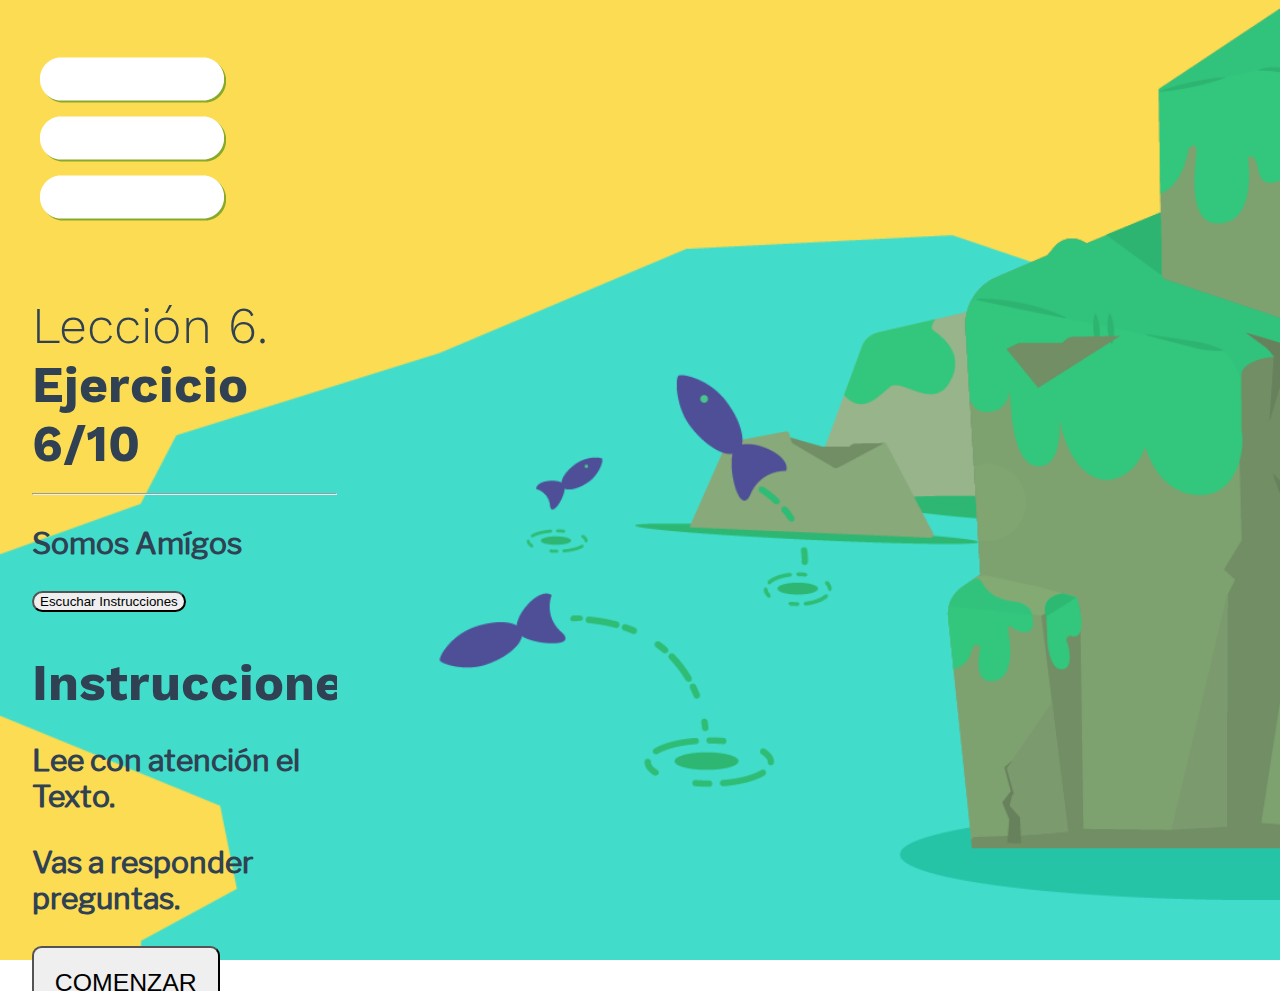
==== ejercicio_6.html @ ea7853fd "Add files via upload" ====
<!doctype html>
<html lang="en">
  <head>
    <!-- Required meta tags -->
    <meta charset="utf-8">
    <meta name="viewport" content="width=device-width, initial-scale=1, shrink-to-fit=no">

    <!-- Bootstrap CSS -->
    <link rel="stylesheet" href="https://stackpath.bootstrapcdn.com/bootstrap/4.1.1/css/bootstrap.min.css" integrity="sha384-WskhaSGFgHYWDcbwN70/dfYBj47jz9qbsMId/iRN3ewGhXQFZCSftd1LZCfmhktB" crossorigin="anonymous">
    <!-- Estilos Lectura Inteligente -->
    <link rel="stylesheet" href="https://use.fontawesome.com/releases/v5.1.0/css/all.css" integrity="sha384-lKuwvrZot6UHsBSfcMvOkWwlCMgc0TaWr+30HWe3a4ltaBwTZhyTEggF5tJv8tbt" crossorigin="anonymous">
    <link rel="stylesheet" href="css/animate.css">
    <link rel="stylesheet" href="css/estilos.css">
    <title>Lectura Inteligente</title>
  </head>
  <body style="background-image:url('img/fnd_playa.png')">
    <div class="ui-wrapper">
        <div class="imagen_fondo_ejercicio" style="background-image:url('img/fondo-rocas.png')"></div>
        <div class="menu">
          <div class="row">
            <div class="col">
              <div class="menu_boton">
                <a href="#"><img src="img/menu.png" class="img-fluid" alt=""></a>

              </div>
            </div>
            <div class="col-9">
              <div class="icono_usuario">
                <a href="#"><img src="img/user.png" class="img-fluid" alt=""></a>
              </div>
              <div class="datos_usuario">
                  <p class="nombre_usuario">Juan José Hernández</p>
                  <p class="grupo_usuario">Nombre de Grupo</p>
              </div>
            </div>
          </div>
        </div>
        <div class="contenido">
          <div class="row full_height">
            <div class="col-12">
              <h1 class="titulo_leccion"> <small> Lección 6.</small> Ejercicio <span class="ejercicios_completados">6</span>/<span class="ejercicios_totales">10</span></h1>
              <hr>
              <p class="texto_ejercicios_completados">Somos Amígos</p>
              <button type="button" class="btn btn-rounded btn-outline-light btn-lg"> <span class="fa fa-volume-up"></span> Escuchar Instrucciones</button>
              <h2 class="titulo_leccion"> Instrucciones</h2>
              <p class="texto_ejercicios_completados">Lee con atención el Texto.</p>
              <p class="texto_ejercicios_completados">Vas a responder preguntas.</p>
              <button type="button" class="btn btn-info btn-xl"> COMENZAR <span class="fa fa-play"></span> </button>
            </div>
          </div>
        </div>
    </div>

    <!-- Optional JavaScript -->
    <!-- jQuery first, then Popper.js, then Bootstrap JS -->
    <script src="https://code.jquery.com/jquery-3.3.1.slim.min.js" integrity="sha384-q8i/X+965DzO0rT7abK41JStQIAqVgRVzpbzo5smXKp4YfRvH+8abtTE1Pi6jizo" crossorigin="anonymous"></script>
    <script src="https://cdnjs.cloudflare.com/ajax/libs/popper.js/1.14.3/umd/popper.min.js" integrity="sha384-ZMP7rVo3mIykV+2+9J3UJ46jBk0WLaUAdn689aCwoqbBJiSnjAK/l8WvCWPIPm49" crossorigin="anonymous"></script>
    <script src="https://stackpath.bootstrapcdn.com/bootstrap/4.1.1/js/bootstrap.min.js" integrity="sha384-smHYKdLADwkXOn1EmN1qk/HfnUcbVRZyYmZ4qpPea6sjB/pTJ0euyQp0Mk8ck+5T" crossorigin="anonymous"></script>
  </body>
</html>
---- css/estilos.css ----
html,body{
  height: 100%;
}
body{
width: 100%;
height: 100%;
background-image:url('../img/fnd_pasto.png');
background-position: top center;
background-repeat: no-repeat;
background-size:cover;
margin: 0;
padding: 0;
overflow: hidden;
}
.bg-repeat{
  background-repeat: repeat;
}

/* Tipografias */
@font-face {
    font-family: work_sans_black;
    src: url(../fonts/Work_Sans/WorkSans-Black.ttf);
}
@font-face {
    font-family: work_sans_bold;
    src: url(../fonts/Work_Sans/WorkSans-Bold.ttf);
}
@font-face {
    font-family: work_sans_extra_bold;
    src: url(../fonts/Work_Sans/WorkSans-ExtraBold.ttf);
}
@font-face {
    font-family: work_sans_extra_light;
    src: url(../fonts/Work_Sans/WorkSans-ExtraLight.ttf);
}
@font-face {
    font-family: work_sans_light;
    src: url(../fonts/Work_Sans/WorkSans-Light.ttf);
}
@font-face {
    font-family: work_sans_medium;
    src: url(../fonts/Work_Sans/WorkSans-Medium.ttf);
}
@font-face {
    font-family: work_sans_regular;
    src: url(../fonts/Work_Sans/WorkSans-Regular.ttf);
}
@font-face {
    font-family: work_sans_semi_bold;
    src: url(../fonts/Work_Sans/WorkSans-SemiBold.ttf);
}
@font-face {
    font-family: work_sans_thin;
    src: url(../fonts/Work_Sans/WorkSans-Thin.ttf);
}

/* Tipografías cuerpo*/
@font-face {
    font-family: libre_flanklin_black;
    src: url(../fonts/Libre_Franklin/LibreFranklin-Black.ttf);
}
@font-face {
    font-family: libre_flanklin_black_italic;
    src: url(../fonts/Libre_Franklin/LibreFranklin-BlackItalic.ttf);
}
@font-face {
    font-family: libre_flanklin_bold;
    src: url(../fonts/Libre_Franklin/LibreFranklin-Bold.ttf);
}
@font-face {
    font-family: libre_flanklin_bold_italic;
    src: url(../fonts/Libre_Franklin/LibreFranklin-BoldItalic.ttf);
}
@font-face {
    font-family: libre_flanklin_extra_bold;
    src: url(../fonts/Libre_Franklin/LibreFranklin-ExtraBold.ttf);
}
@font-face {
    font-family: libre_flanklin_extra_bold_italic;
    src: url(../fonts/Libre_Franklin/LibreFranklin-ExtraBoldItalic.ttf);
}
@font-face {
    font-family: libre_flanklin_extra_light;
    src: url(../fonts/Libre_Franklin/LibreFranklin-ExtraLight.ttf);
}
@font-face {
    font-family: libre_flanklin_italic;
    src: url(../fonts/Libre_Franklin/LibreFranklin-Italic.ttf);
}
@font-face {
    font-family: libre_flanklin_light;
    src: url(../fonts/Libre_Franklin/LibreFranklin-light.ttf);
}
@font-face {
    font-family: libre_flanklin_light_italic;
    src: url(../fonts/Libre_Franklin/LibreFranklin-LightItalic.ttf);
}
@font-face {
    font-family: libre_flanklin_medium;
    src: url(../fonts/Libre_Franklin/LibreFranklin-Medium.ttf);
}
@font-face {
    font-family: libre_flanklin_medium_italic;
    src: url(../fonts/Libre_Franklin/LibreFranklin-MediumItalic.ttf);
}
@font-face {
    font-family: libre_flanklin_regular;
    src: url(../fonts/Libre_Franklin/LibreFranklin-Regular.ttf);
}
@font-face {
    font-family: libre_flanklin_semi_bold;
    src: url(../fonts/Libre_Franklin/LibreFranklin-SemiBold.ttf);
}
@font-face {
    font-family: libre_flanklin_semi_bold_italic;
    src: url(../fonts/Libre_Franklin/LibreFranklin-SemiBoldItalic.ttf);
}
@font-face {
    font-family: libre_flanklin_semi_bold_italic;
    src: url(../fonts/Libre_Franklin/LibreFranklin-SemiBoldItalic.ttf);
}
@font-face {
    font-family: libre_flanklin_semi_bold_italic;
    src: url(../fonts/Libre_Franklin/LibreFranklin-SemiBoldItalic.ttf);
}
@font-face {
    font-family: libre_flanklin_thin;
    src: url(../fonts/Libre_Franklin/LibreFranklin-Thin.ttf);
}
@font-face {
    font-family: libre_flanklin_thin_italic;
    src: url(../fonts/Libre_Franklin/LibreFranklin-ThinItalic.ttf);
}

h1, h2, h3, h4, h5, h6{
  font-family: 'work_sans_bold'
}
p{
  font-family: 'libre_flanklin_regular'
}

/* width */
::-webkit-scrollbar {
    width: 3px;
}

/*  ------- Estilos de Bootstrap --------*/
.btn-rounded {
  border-radius: 500px;
}
.btn-group-xl>.btn, .btn-xl{
  padding:.8rem 1.3rem;
  font-size:1.55rem;
  line-height: 1.8;
  border-radius: .6rem;
}
/* ------------- Estilos de Generales -----------------*/

.ui-wrapper{
  width: 95%;
  height: 90%;
  margin: 3% auto;

}
.menu{
  width: 100%;
  margin-bottom: 20px;
}
.menu_boton{
  width: 100%;
  max-width: 50px;
}
.datos_usuario{
  width: 70%;
  float: right;
  text-align: right;
  padding: 15px 5px;
  line-height: 0.2em;
  font-size: 14px;
}
.icono_usuario{
  width: 10%;
  max-width: 50px;
  min-width: 50px;
  float: right;
}
.nombre_usuario{
  color: #fff;
  font-weight: bold;
}
.grupo_usuario{
  color: #fff;
  font-size: 1em;
}
.contenido{
  height: 90%;
  overflow: hidden;
}
.img_decoracion{
  position: absolute;
  bottom: 0;
  width: 50%;
  left: 10%;
}

/* ---------- Estilos de ayuda --------------------*/
.full_height{
  height: 100%;
}

/* ------------- Estilos de lección -----------------*/
.titulo_leccion{
  color:#2f4152;
  font-size: 50px;
  font-weight: 700;
  margin-bottom: 20px;
}
.titulo_leccion small{
  font-family: 'work_sans_light';
  font-size: 50px;
  font-weight: 100;
}

.titulo_lectura{
  color:#2f4152;
  font-size: 24px;
  font-weight: 700;
  margin-bottom: 20px;
}
.titulo_lectura small{
  font-family: 'work_sans_light';
  font-size: 24px;
  font-weight: 100;
}
.texto_ejercicios_completados{
  color:#2f4152;
  font-size: 30px;
  font-weight: 700;
}
.texto_animales_restatados{
  color:#2f4152;
  font-size: 80px;
  font-weight: 700;
  text-shadow: -3px 0 #97bb6e, 0 3px #97bb6e, 3px 0 #97bb6e, 0 -3px #97bb6e;
}
.contenedor_ejercicios{
  width: 100%;
  height: 90%;
  padding: 10px;
  background: linear-gradient(#FFEEB5, #FFEE74);
  border: solid 10px #FFF;
  border-radius: 15px;
  -moz-box-shadow:    inset 0 0 10px #000000, 3px 3px 5px rgba(0,0,0,0.5);
   -webkit-box-shadow: inset 0 0 10px #000000, 3px 3px 5px rgba(0,0,0,0.5);
   box-shadow:         inset 0 0 2px #000000, 3px 3px 5px rgba(0,0,0,0.5);
}
.contenedor_ejercicios h3{
  color:#2f4152;
  font-size: 21px;
  font-weight: 700;
}
.scroll_ejercicios{
  height: 90%;
  overflow-y: scroll;
  overflow-x: hidden;
}
.ejercicio{
  width: 99%;
  height: 25%;
  padding: 10px;
  background: linear-gradient(#E6C58F, #DAAE6E);
  border: solid 3px #FDF4D5;
  border-radius: 15px;
  -moz-box-shadow:    inset 0 0 10px #000000, 3px 3px 5px rgba(0,0,0,0.5);
   -webkit-box-shadow: inset 0 0 10px #000000, 3px 3px 5px rgba(0,0,0,0.5);
   box-shadow:         inset 0 0 2px #000000, 3px 3px 5px rgba(0,0,0,0.5);
   margin-bottom: 20px;
}
.ejercicio h4{
  color:#2f4152;
  font-size: 18px;
  font-weight: 700;
  margin-bottom:0;
}

/*------------- Estilos Ejercicios --------------*/
.imagen_fondo_ejercicio{
  position: absolute;
  top: 0;
  bottom: 0;
  left: 0;
  right: 0;
  background-image: url('../img/fondo-piramide.png');
  background-position:right;
  background-size: contain;
  background-repeat: no-repeat;
}

.contenedor_lectura{
  width: 95%;
  margin: 0 auto;
  background-color: #FFF;
  padding: 10px;
  overflow-y: scroll;
  border-radius: 15px;
}
.lectura{
  padding: 20px;
  padding-bottom: 150px;
}
.lectura h3{
  font-size: 40px;
  color: #4F4F4F;
  font-family: 'libre_flanklin_semi_bold';
}
.lectura p{
  font-size: 24px;
  color: #778B98;
}
.imagen_sobrepuesta{
  width: 100%;
  height: 100px;
  position: absolute;
  bottom: 0;
  left: 0;
  background-image: url("../img/pleca_agua.png");
  background-position: bottom;
  background-size: cover;
  background-repeat: no-repeat;
}
#contenedor_cuenta_atras{
  width: 100px;
  height: 100px;
  padding: 10px;
  position: absolute;
  bottom: 0;
  right: 0;
}
.respuesta{
  margin-bottom: 20px;
}
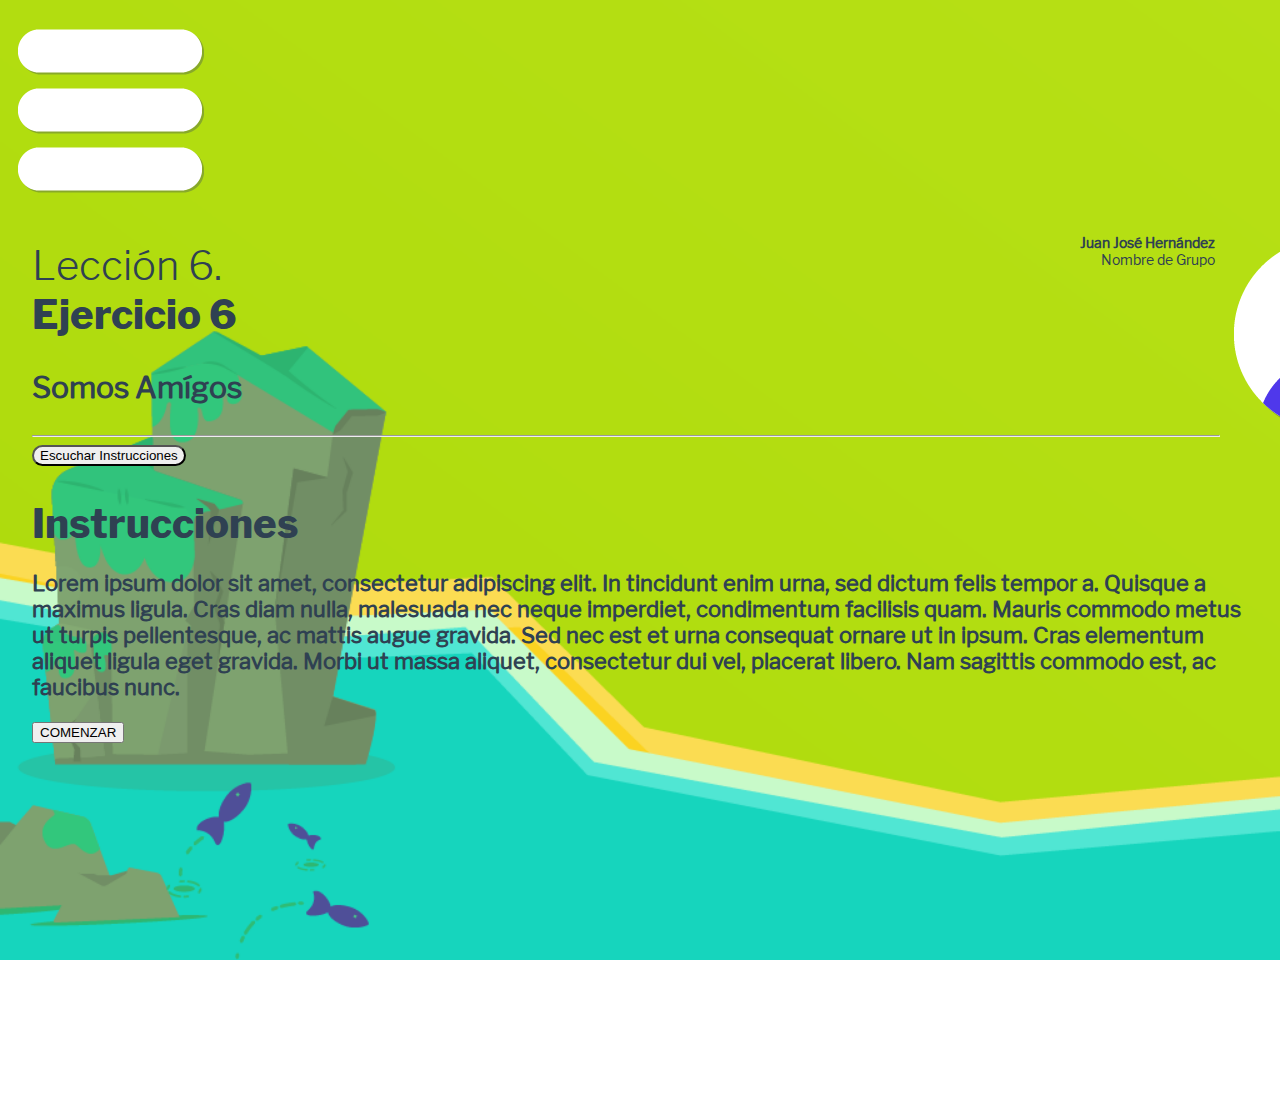
==== commit cc19ad79: "Cambios en Lectura, Preguntas e Instrucciones" ====
--- a/ejercicio_6.html
+++ b/ejercicio_6.html
@@ -14,39 +14,53 @@
     <title>Lectura Inteligente</title>
   </head>
   <body style="background-image:url('img/fnd_playa.png')">
+  <div class="menu">
+    <div class="row">
+      <div class="col">
+        <div class="menu_boton">
+          <a href="#"><img src="img/menu.png" class="img-fluid" alt=""></a>
+
+        </div>
+      </div>
+      <div class="col-9">
+        <div class="icono_usuario">
+          <a href="#"><img src="img/user.png" class="img-fluid" alt=""></a>
+        </div>
+        <div class="datos_usuario">
+            <p class="nombre_usuario">Juan José Hernández</p>
+            <p class="grupo_usuario">Nombre de Grupo</p>
+        </div>
+      </div>
+    </div>
+  </div>
     <div class="ui-wrapper">
-        <div class="imagen_fondo_ejercicio" style="background-image:url('img/fondo-rocas.png')"></div>
-        <div class="menu">
+        <div class="imagen_fondo_ejercicio" style="background-image:url('img/fondo-rocas.png'); display:none;"></div>
+        <div class="contenido">
           <div class="row">
-            <div class="col">
-              <div class="menu_boton">
-                <a href="#"><img src="img/menu.png" class="img-fluid" alt=""></a>
-
-              </div>
-            </div>
-            <div class="col-9">
-              <div class="icono_usuario">
-                <a href="#"><img src="img/user.png" class="img-fluid" alt=""></a>
-              </div>
-              <div class="datos_usuario">
-                  <p class="nombre_usuario">Juan José Hernández</p>
-                  <p class="grupo_usuario">Nombre de Grupo</p>
-              </div>
+            <div class="col-12">
+              <h1 class="titulo_leccion"> <small> Lección 6.</small> Ejercicio <span class="ejercicios_completados">6</span></h1>
+              <p class="texto_ejercicios_completados">Somos Amígos</p>
+              <hr>
             </div>
           </div>
+            <div class="row">
+              <div class="col-4">
+                <button type="button" class="btn btn-rounded btn-outline-dark btn-lg"> <span class="fa fa-volume-up"></span> Escuchar Instrucciones</button>
+              </div>
+              <div class="col-8">
+                <h2 class="titulo_leccion"> Instrucciones</h2>
+                <p class="texto_instrucciones">
+                  Lorem ipsum dolor sit amet, consectetur adipiscing elit. In tincidunt enim urna, sed dictum felis tempor a. Quisque a maximus ligula. Cras diam nulla, malesuada nec neque imperdiet, condimentum facilisis quam. Mauris commodo metus ut turpis pellentesque, ac mattis augue gravida. Sed nec est et urna consequat ornare ut in ipsum. Cras elementum aliquet ligula eget gravida. Morbi ut massa aliquet, consectetur dui vel, placerat libero. Nam sagittis commodo est, ac faucibus nunc.
+                </p>
+            </div>
         </div>
-        <div class="contenido">
-          <div class="row full_height">
-            <div class="col-12">
-              <h1 class="titulo_leccion"> <small> Lección 6.</small> Ejercicio <span class="ejercicios_completados">6</span>/<span class="ejercicios_totales">10</span></h1>
-              <hr>
-              <p class="texto_ejercicios_completados">Somos Amígos</p>
-              <button type="button" class="btn btn-rounded btn-outline-light btn-lg"> <span class="fa fa-volume-up"></span> Escuchar Instrucciones</button>
-              <h2 class="titulo_leccion"> Instrucciones</h2>
-              <p class="texto_ejercicios_completados">Lee con atención el Texto.</p>
-              <p class="texto_ejercicios_completados">Vas a responder preguntas.</p>
-              <button type="button" class="btn btn-info btn-xl"> COMENZAR <span class="fa fa-play"></span> </button>
-            </div>
+        <div class="row align-items-end">
+          <div class="col">
+          </div>
+          <div class="col-md-auto">
+          </div>
+          <div class="col col-lg-2">
+            <button type="button" class="btn btn-info btn-lg float-right"> COMENZAR <span class="fa fa-play"></span> </button>
           </div>
         </div>
     </div>
--- a/css/estilos.css
+++ b/css/estilos.css
@@ -16,44 +16,6 @@
   background-repeat: repeat;
 }
 
-/* Tipografias */
-@font-face {
-    font-family: work_sans_black;
-    src: url(../fonts/Work_Sans/WorkSans-Black.ttf);
-}
-@font-face {
-    font-family: work_sans_bold;
-    src: url(../fonts/Work_Sans/WorkSans-Bold.ttf);
-}
-@font-face {
-    font-family: work_sans_extra_bold;
-    src: url(../fonts/Work_Sans/WorkSans-ExtraBold.ttf);
-}
-@font-face {
-    font-family: work_sans_extra_light;
-    src: url(../fonts/Work_Sans/WorkSans-ExtraLight.ttf);
-}
-@font-face {
-    font-family: work_sans_light;
-    src: url(../fonts/Work_Sans/WorkSans-Light.ttf);
-}
-@font-face {
-    font-family: work_sans_medium;
-    src: url(../fonts/Work_Sans/WorkSans-Medium.ttf);
-}
-@font-face {
-    font-family: work_sans_regular;
-    src: url(../fonts/Work_Sans/WorkSans-Regular.ttf);
-}
-@font-face {
-    font-family: work_sans_semi_bold;
-    src: url(../fonts/Work_Sans/WorkSans-SemiBold.ttf);
-}
-@font-face {
-    font-family: work_sans_thin;
-    src: url(../fonts/Work_Sans/WorkSans-Thin.ttf);
-}
-
 /* Tipografías cuerpo*/
 @font-face {
     font-family: libre_flanklin_black;
@@ -89,7 +51,7 @@
 }
 @font-face {
     font-family: libre_flanklin_light;
-    src: url(../fonts/Libre_Franklin/LibreFranklin-light.ttf);
+    src: url(../fonts/Libre_Franklin/LibreFranklin-Light.ttf);
 }
 @font-face {
     font-family: libre_flanklin_light_italic;
@@ -133,7 +95,7 @@
 }
 
 h1, h2, h3, h4, h5, h6{
-  font-family: 'work_sans_bold'
+  font-family: 'libre_flanklin_extra_bold'
 }
 p{
   font-family: 'libre_flanklin_regular'
@@ -158,43 +120,44 @@
 
 .ui-wrapper{
   width: 95%;
-  height: 90%;
-  margin: 3% auto;
+  height: 97%;
+  margin: 0 auto 3%;
 
 }
 .menu{
   width: 100%;
-  margin-bottom: 20px;
 }
 .menu_boton{
   width: 100%;
-  max-width: 50px;
+  max-width: 35px;
+  margin: 10px
+}
+.info_menu {
+  margin: 10px;
 }
 .datos_usuario{
   width: 70%;
   float: right;
   text-align: right;
-  padding: 15px 5px;
-  line-height: 0.2em;
+  padding: 10px 5px;
   font-size: 14px;
 }
 .icono_usuario{
   width: 10%;
-  max-width: 50px;
-  min-width: 50px;
+  max-width: 40px;
+  min-width: 40px;
   float: right;
+  margin: 10px
 }
 .nombre_usuario{
-  color: #fff;
+  color: #2f4152;
   font-weight: bold;
+  margin: 0;
 }
 .grupo_usuario{
-  color: #fff;
+  color: #2f4152;
   font-size: 1em;
-}
-.contenido{
-  height: 90%;
-  overflow: hidden;
+  margin: 0;
 }
 .img_decoracion{
   position: absolute;
@@ -211,30 +174,35 @@
 /* ------------- Estilos de lección -----------------*/
 .titulo_leccion{
   color:#2f4152;
-  font-size: 50px;
+  font-size: 40px;
+  font-weight: 700;
+  margin-bottom: 0;
+}
+.titulo_leccion small{
+  font-family: 'libre_flanklin_light';
+  font-size: 40px;
+  font-weight: 100;
+}
+
+.titulo_lectura{
+  color:#2f4152;
+  font-size: 24px;
   font-weight: 700;
   margin-bottom: 20px;
 }
-.titulo_leccion small{
-  font-family: 'work_sans_light';
-  font-size: 50px;
-  font-weight: 100;
-}
-
-.titulo_lectura{
-  color:#2f4152;
-  font-size: 24px;
-  font-weight: 700;
-  margin-bottom: 20px;
-}
 .titulo_lectura small{
-  font-family: 'work_sans_light';
+  font-family: 'libre_flanklin_light';
   font-size: 24px;
   font-weight: 100;
 }
 .texto_ejercicios_completados{
   color:#2f4152;
   font-size: 30px;
+  font-weight: 700;
+}
+.texto_instrucciones{
+  color:#2f4152;
+  font-size: 22px;
   font-weight: 700;
 }
 .texto_animales_restatados{
@@ -309,18 +277,18 @@
   padding-bottom: 150px;
 }
 .lectura h3{
-  font-size: 40px;
+  font-size: 30px;
   color: #4F4F4F;
   font-family: 'libre_flanklin_semi_bold';
 }
 .lectura p{
   font-size: 24px;
-  color: #778B98;
+  color: #5e6d77;
 }
 .imagen_sobrepuesta{
   width: 100%;
   height: 100px;
-  position: absolute;
+  position: fixed;
   bottom: 0;
   left: 0;
   background-image: url("../img/pleca_agua.png");
